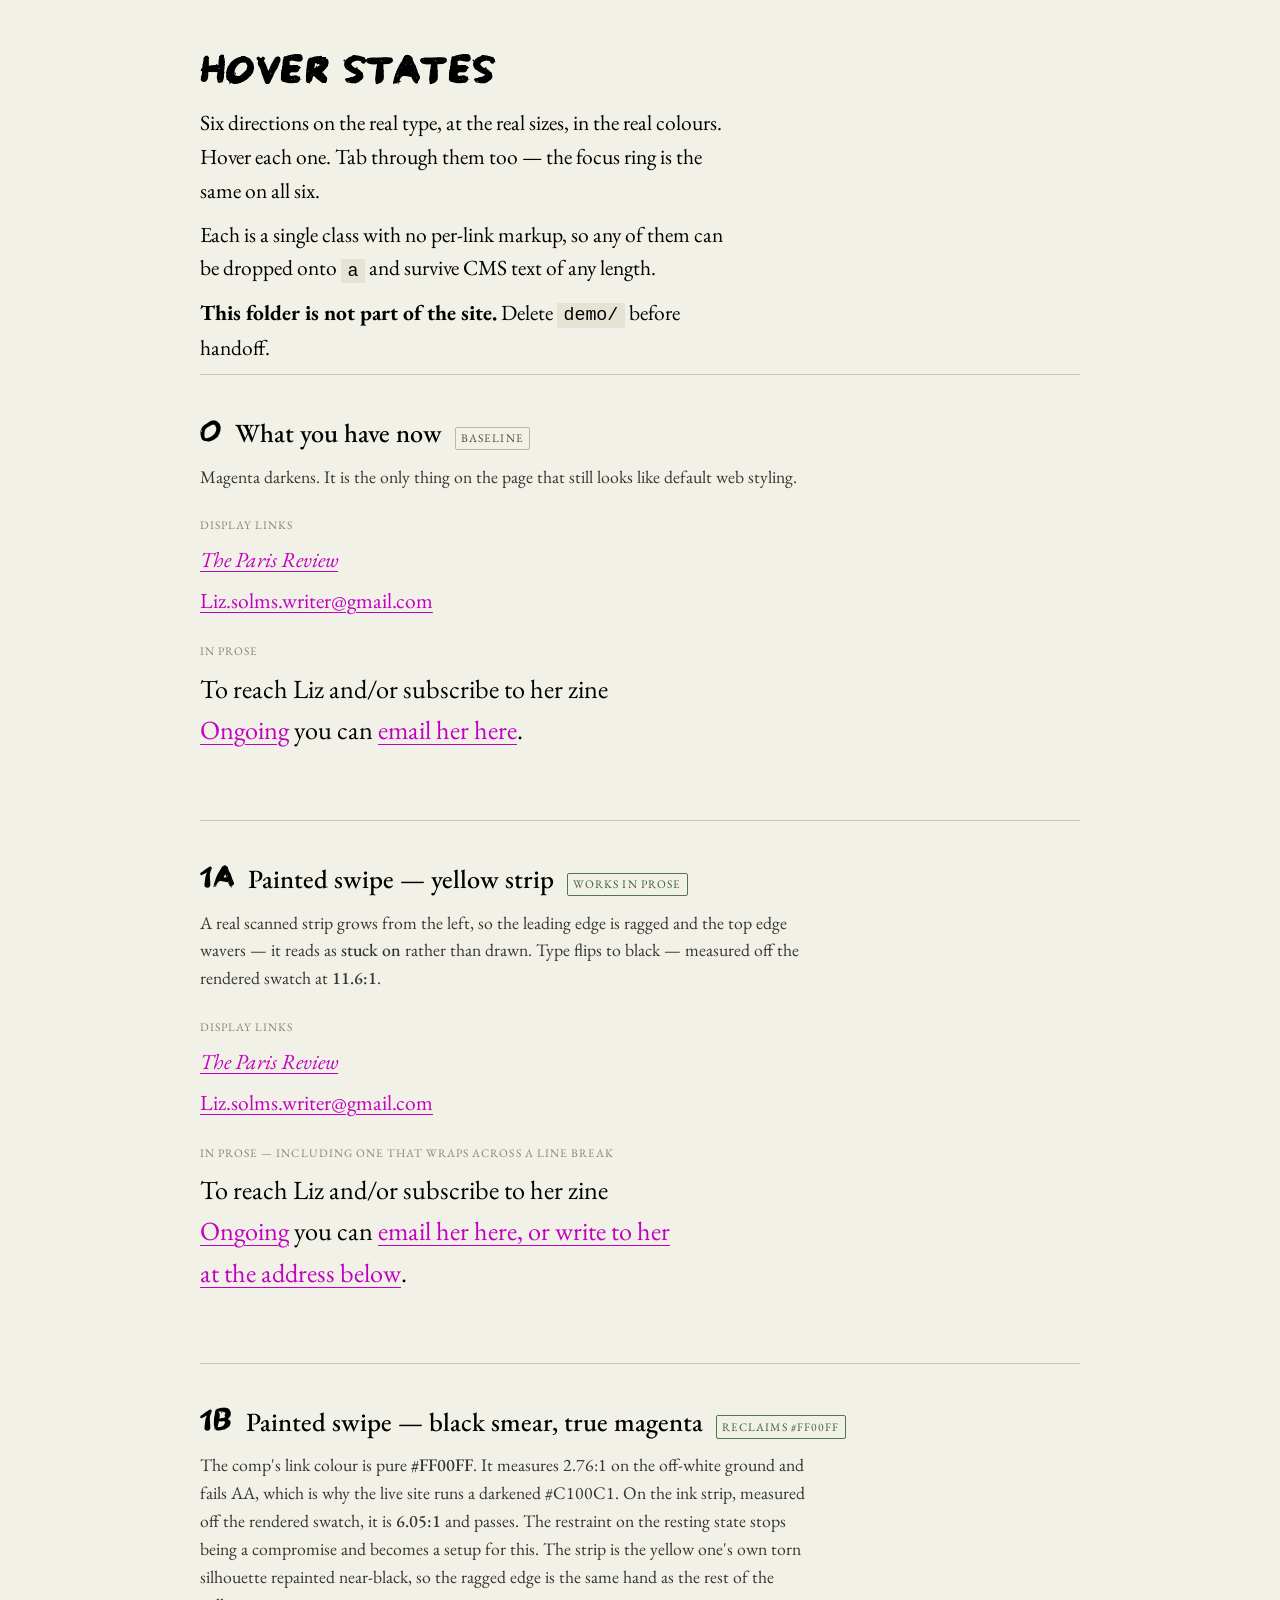
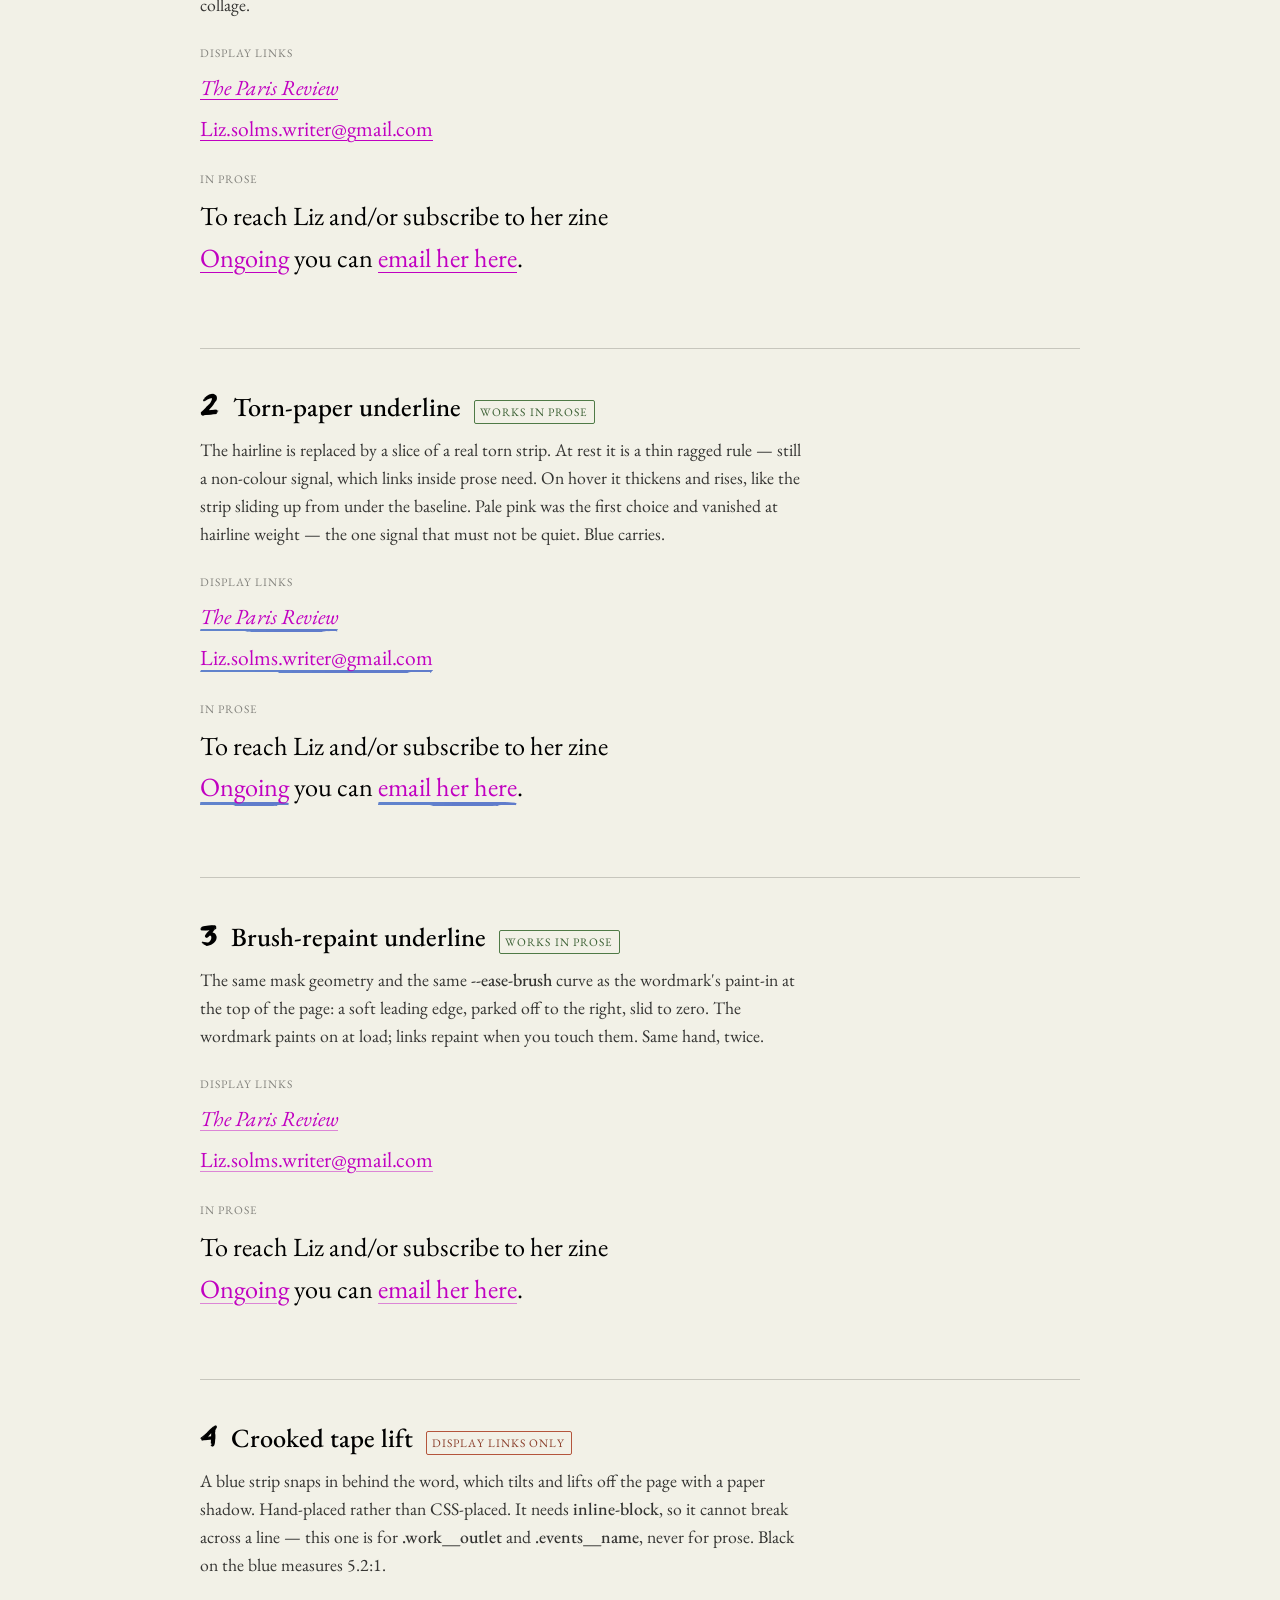
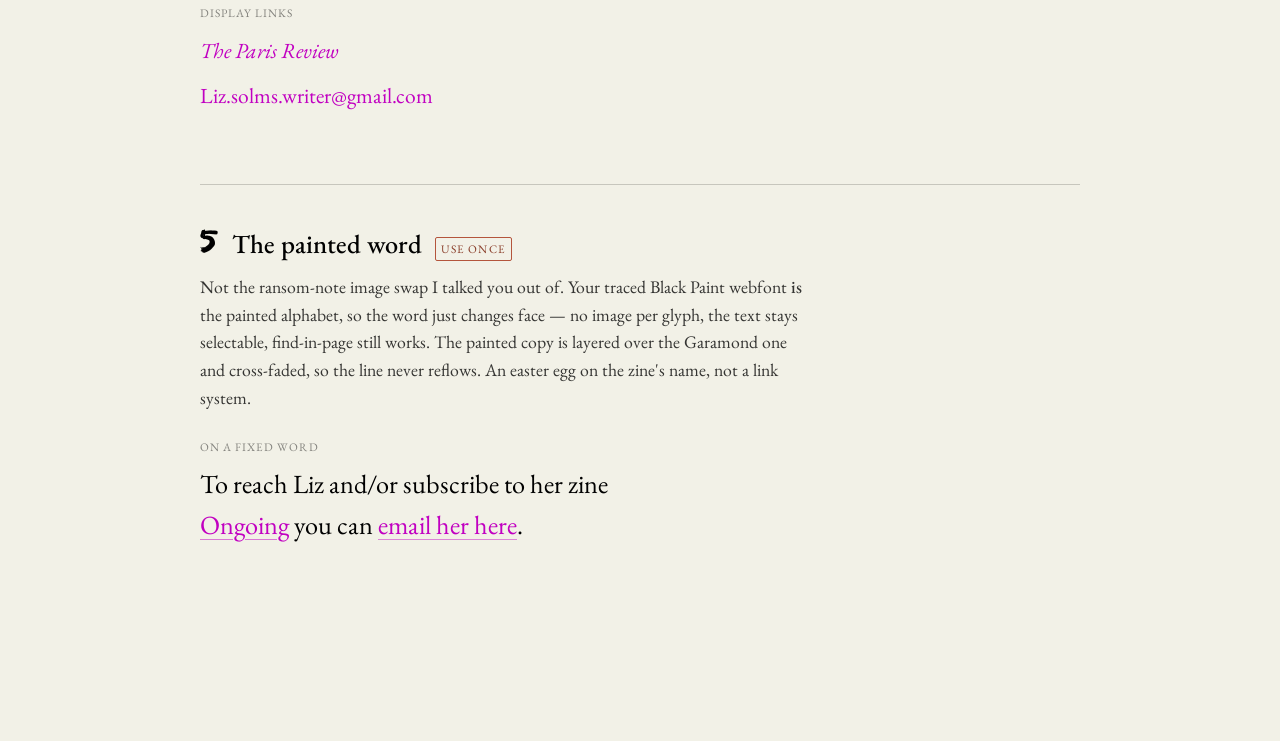
==== demo/hover-states.html @ a6772b09 "Add a hover-state demo page (demo/ — not part of the site) Six link hovers on the real type, sizes a" ====
<!DOCTYPE html>
<html lang="en">
<head>
<meta charset="utf-8">
<meta name="viewport" content="width=device-width, initial-scale=1">
<title>Hover states — Liz Solms</title>
<meta name="robots" content="noindex">
<link rel="preload" href="../assets/fonts/black-paint-web.woff2" as="font" type="font/woff2" crossorigin>
<link rel="preconnect" href="https://fonts.googleapis.com">
<link rel="preconnect" href="https://fonts.gstatic.com" crossorigin>
<link rel="stylesheet" href="https://fonts.googleapis.com/css2?family=EB+Garamond:ital,wght@0,400;0,500;1,400&display=swap">
<link rel="stylesheet" href="../css/tokens.css">
<style>
/* ============================================================
   DEMO CHROME — not part of the site. Delete this folder
   before handing off.
   ============================================================ */
*, *::before, *::after { box-sizing: border-box; }
body {
  margin: 0; background: var(--c-ground); color: var(--c-ink);
  font-family: var(--font-body); font-size: var(--step-0);
  line-height: var(--leading-body);
  -webkit-font-smoothing: antialiased;
}
.wrap { max-width: 58rem; margin: 0 auto; padding: 3rem 1.5rem 8rem; }
.lede { max-width: 34rem; }
.lede h1 {
  font-family: var(--font-display); font-size: var(--step-3);
  letter-spacing: var(--tracking-display); line-height: 1.1;
  margin: 0 0 1rem;
}
.lede p { font-size: var(--step-0); margin: 0 0 0.6rem; }
.lede code { font-size: 0.85em; background: #E5E3D4; padding: 0.1em 0.35em; }

.card {
  border-top: 1px solid rgba(0,0,0,0.18);
  padding: 2.4rem 0 2.8rem;
}
.card__head { display: flex; gap: 0.8rem; align-items: baseline; flex-wrap: wrap; }
.card__num {
  font-family: var(--font-display); font-size: var(--step-2);
  letter-spacing: var(--tracking-display); line-height: 1;
}
.card__name { font-size: var(--step-1); font-weight: 500; }
.card__why { max-width: 38rem; margin: 0.5rem 0 1.6rem; opacity: 0.78; font-size: var(--step--1); }
.card__why b { font-weight: 500; opacity: 1; }

.tag {
  font-family: var(--font-body); font-size: 0.72rem; letter-spacing: 0.09em;
  text-transform: uppercase; border: 1px solid rgba(0,0,0,0.35);
  padding: 0.15em 0.5em; border-radius: 2px; line-height: 1.6; opacity: 0.7;
}
.tag--warn { border-color: #B4553C; color: #8A3E2A; opacity: 1; }
.tag--good { border-color: #4F7A46; color: #3C6135; opacity: 1; }

.specimen { margin-bottom: 1.5rem; }
.specimen__label {
  font-size: 0.72rem; letter-spacing: 0.09em; text-transform: uppercase;
  opacity: 0.45; margin-bottom: 0.5rem;
}

/* Display-scale specimen — mirrors .work__outlet / .events__name */
.display-links { font-size: var(--step-0); line-height: var(--leading-list); }
.display-links li { margin-bottom: 0.35rem; list-style: none; }
.display-links ul { margin: 0; padding: 0; }
.display-links em { font-style: italic; }

/* Prose specimen — mirrors .bio */
.prose-spec {
  font-size: var(--step-1); line-height: var(--leading-body);
  max-width: 30rem; margin: 0;
}

/* ============================================================
   THE HOVER STATES
   Each one is a single class. Nothing below needs per-link
   markup, and every one works on arbitrary text length.
   ============================================================ */

/* Shared resting state — identical to the live site today. */
.hv {
  color: var(--c-link);
  text-decoration-thickness: 1px;
  text-underline-offset: 0.18em;
}
.hv:focus-visible { outline: 2px solid var(--c-focus); outline-offset: 3px; border-radius: 2px; }

/* ---------- 0. CURRENT — the baseline you have now ---------- */
.hv--now { transition: color 120ms linear; }
@media (hover: hover) { .hv--now:hover { color: var(--c-link-hover); } }


/* ---------- 1a. PAINTED SWIPE — yellow strip, black type ----------
   The strip is the real scanned asset, so the leading edge is ragged
   and the top edge wavers. box-decoration-break:clone is what makes
   it survive a link that wraps across two lines: without it the
   browser paints ONE background across the whole inline box and the
   swipe on line two starts mid-stroke. */
.hv--swipe {
  background-image: url("../assets/images/strip-yellow-top.webp");
  background-repeat: no-repeat;
  background-position: left center;
  background-size: 0% 108%;
  -webkit-box-decoration-break: clone;
          box-decoration-break: clone;
  padding: 0.08em 0.22em;
  margin: 0 -0.22em;
  transition: background-size 340ms var(--ease-brush), color 200ms linear;
}
@media (hover: hover) {
  .hv--swipe:hover { background-size: 100% 108%; color: var(--c-ink); text-decoration-color: transparent; }
}

/* ---------- 1b. PAINTED SWIPE — black strip, TRUE magenta ----------
   The comp's link colour is #FF00FF. It measures 2.76:1 on the
   off-white ground, which is why the live site uses a darkened
   #C100C1. On the ink strip it measures 6.05:1 and passes — so
   the hover is the one place the real colour gets to exist.

   strip-ink.webp is the yellow strip's OWN torn silhouette repainted
   near-black, so the ragged edge is the same hand as the rest of the
   collage rather than a shape I invented. 4 KB. */
.hv--swipe-black {
  background-image: url("../assets/images/strip-ink.webp");
  background-repeat: no-repeat;
  background-position: left center;
  background-size: 0% 128%;
  -webkit-box-decoration-break: clone;
          box-decoration-break: clone;
  padding: 0.08em 0.24em;
  margin: 0 -0.24em;
  transition: background-size 380ms var(--ease-brush), color 220ms linear;
}
@media (hover: hover) {
  .hv--swipe-black:hover { background-size: 100% 128%; color: var(--c-link-comp); text-decoration-color: transparent; }
}

/* ---------- 2. TORN-PAPER UNDERLINE ----------
   The 1px hairline is replaced by a slice of a real torn strip. At
   rest it is a thin ragged rule — still a non-colour signal, which
   prose links need. On hover it thickens and rises.

   The pale pink strip was the first choice and had to go: at hairline
   weight it was almost invisible on the ground, and this is exactly
   the signal that must not be quiet. Blue carries. */
.hv--torn {
  text-decoration: none;
  background-image: url("../assets/images/strip-blue.webp");
  background-repeat: no-repeat;
  background-position: 0 92%;
  background-size: 100% 0.14em;
  -webkit-box-decoration-break: clone;
          box-decoration-break: clone;
  padding-bottom: 0.18em;
  transition: background-size 260ms var(--ease-settle),
              background-position 260ms var(--ease-settle);
}
@media (hover: hover) {
  .hv--torn:hover { background-size: 100% 0.46em; background-position: 0 96%; }
}

/* ---------- 3. BRUSH-REPAINT UNDERLINE ----------
   The same mask geometry as the wordmark's paint-in: a 250%-wide
   mask with a soft leading edge, parked off to the right and slid
   to 0. Same --ease-brush curve, so it is recognisably the same
   hand that painted the name at the top of the page. */
.hv--brush {
  position: relative;
  text-decoration-color: rgba(193,0,193,0.45);
  transition: color 200ms linear;
}
.hv--brush::after {
  content: "";
  position: absolute;
  left: -0.06em; right: -0.06em; bottom: -0.16em;
  height: 0.17em;
  background: currentColor;
  -webkit-mask-image: linear-gradient(90deg, #000 0, #000 40%, rgba(0,0,0,0) 55%);
          mask-image: linear-gradient(90deg, #000 0, #000 40%, rgba(0,0,0,0) 55%);
  -webkit-mask-size: 250% 100%;  mask-size: 250% 100%;
  -webkit-mask-repeat: no-repeat; mask-repeat: no-repeat;
  -webkit-mask-position: 100% center; mask-position: 100% center;
  transition: -webkit-mask-position 520ms var(--ease-brush),
                      mask-position 520ms var(--ease-brush);
  pointer-events: none;
}
@media (hover: hover) {
  .hv--brush:hover { color: var(--c-link-hover); }
  .hv--brush:hover::after { -webkit-mask-position: 0% center; mask-position: 0% center; }
}

/* ---------- 4. CROOKED TAPE LIFT ----------
   inline-block, so this one CANNOT go in running prose — an
   inline-block link will not break across lines and a rotation
   nudges the line box. Display-scale links only. */
.hv--tape {
  display: inline-block;
  position: relative;
  text-decoration: none;
  padding: 0.1em 0.3em;
  margin: 0 -0.3em;
  rotate: 0deg;
  translate: 0 0;
  transition: rotate 260ms var(--ease-settle), translate 260ms var(--ease-settle),
              filter 260ms var(--ease-settle), color 200ms linear;
}
.hv--tape::before {
  content: "";
  position: absolute; inset: 0;
  background: url("../assets/images/strip-blue.webp") no-repeat center / 100% 100%;
  z-index: -1;
  opacity: 0;
  scale: 0.86 0.7;
  transition: opacity 220ms linear, scale 300ms var(--ease-settle);
}
@media (hover: hover) {
  .hv--tape:hover {
    rotate: -0.9deg; translate: 0 -2px; color: var(--c-ink);
    filter: drop-shadow(0 3px 5px rgba(0,0,0,0.22));
  }
  .hv--tape:hover::before { opacity: 1; scale: 1 1; }
}

/* ---------- 5. THE PAINTED WORD ----------
   Not the ransom-note PNG swap. The traced Black Paint webfont IS
   the painted alphabet, so the word can simply change face — no
   image per glyph, text stays selectable, find-in-page still works.
   The painted copy is layered over the Garamond one and cross-faded
   so the line never reflows. Use once, on a fixed word. */
.hv--painted {
  position: relative;
  display: inline-block;
  text-decoration-color: rgba(193,0,193,0.5);
  transition: color 260ms linear;
}
.hv--painted::after {
  content: attr(data-word);
  position: absolute; inset: 0;
  display: grid; place-items: center;
  font-family: var(--font-display);
  font-size: 0.78em;
  letter-spacing: 0.02em;
  color: var(--c-ink);
  opacity: 0;
  scale: 0.96;
  rotate: -1.2deg;
  transition: opacity 300ms var(--ease-brush), scale 380ms var(--ease-settle),
              rotate 380ms var(--ease-settle);
  pointer-events: none;
}
@media (hover: hover) {
  .hv--painted:hover { color: transparent; text-decoration-color: transparent; }
  .hv--painted:hover::after { opacity: 1; scale: 1; rotate: 0.8deg; }
}

/* ============================================================
   REDUCED MOTION — the state still changes, the travel does not.
   A hover that vanishes entirely is worse than one that snaps.
   ============================================================ */
@media (prefers-reduced-motion: reduce) {
  .hv, .hv::after, .hv::before { transition-duration: 1ms !important; }
}
</style>
</head>
<body>
<div class="wrap">

  <div class="lede">
    <h1>Hover states</h1>
    <p>Six directions on the real type, at the real sizes, in the real colours.
       Hover each one. Tab through them too — the focus ring is the same on all six.</p>
    <p>Each is a single class with no per-link markup, so any of them can be
       dropped onto <code>a</code> and survive CMS text of any length.</p>
    <p><b>This folder is not part of the site.</b> Delete <code>demo/</code> before handoff.</p>
  </div>

  <!-- ===================================================== 0 -->
  <section class="card">
    <div class="card__head">
      <span class="card__num">0</span>
      <span class="card__name">What you have now</span>
      <span class="tag">baseline</span>
    </div>
    <p class="card__why">Magenta darkens. It is the only thing on the page that still
      looks like default web styling.</p>

    <div class="specimen">
      <div class="specimen__label">Display links</div>
      <div class="display-links"><ul>
        <li><a class="hv hv--now" href="#"><em>The Paris Review</em></a></li>
        <li><a class="hv hv--now" href="#">Liz.solms.writer@gmail.com</a></li>
      </ul></div>
    </div>
    <div class="specimen">
      <div class="specimen__label">In prose</div>
      <p class="prose-spec">To reach Liz and/or subscribe to her zine
        <a class="hv hv--now" href="#">Ongoing</a> you can
        <a class="hv hv--now" href="#">email her here</a>.</p>
    </div>
  </section>

  <!-- ===================================================== 1a -->
  <section class="card">
    <div class="card__head">
      <span class="card__num">1a</span>
      <span class="card__name">Painted swipe — yellow strip</span>
      <span class="tag tag--good">works in prose</span>
    </div>
    <p class="card__why">A real scanned strip grows from the left, so the leading edge is
      ragged and the top edge wavers — it reads as <b>stuck on</b> rather than drawn.
      Type flips to black — measured off the rendered swatch at <b>11.6:1</b>.</p>

    <div class="specimen">
      <div class="specimen__label">Display links</div>
      <div class="display-links"><ul>
        <li><a class="hv hv--swipe" href="#"><em>The Paris Review</em></a></li>
        <li><a class="hv hv--swipe" href="#">Liz.solms.writer@gmail.com</a></li>
      </ul></div>
    </div>
    <div class="specimen">
      <div class="specimen__label">In prose — including one that wraps across a line break</div>
      <p class="prose-spec">To reach Liz and/or subscribe to her zine
        <a class="hv hv--swipe" href="#">Ongoing</a> you can
        <a class="hv hv--swipe" href="#">email her here, or write to her at the address below</a>.</p>
    </div>
  </section>

  <!-- ===================================================== 1b -->
  <section class="card">
    <div class="card__head">
      <span class="card__num">1b</span>
      <span class="card__name">Painted swipe — black smear, true magenta</span>
      <span class="tag tag--good">reclaims #FF00FF</span>
    </div>
    <p class="card__why">The comp's link colour is pure <b>#FF00FF</b>. It measures 2.76:1 on
      the off-white ground and fails AA, which is why the live site runs a darkened #C100C1.
      On the ink strip, measured off the rendered swatch, it is <b>6.05:1</b> and passes. The restraint on the resting
      state stops being a compromise and becomes a setup for this. The strip is the yellow
      one's own torn silhouette repainted near-black, so the ragged edge is the same hand as
      the rest of the collage.</p>

    <div class="specimen">
      <div class="specimen__label">Display links</div>
      <div class="display-links"><ul>
        <li><a class="hv hv--swipe-black" href="#"><em>The Paris Review</em></a></li>
        <li><a class="hv hv--swipe-black" href="#">Liz.solms.writer@gmail.com</a></li>
      </ul></div>
    </div>
    <div class="specimen">
      <div class="specimen__label">In prose</div>
      <p class="prose-spec">To reach Liz and/or subscribe to her zine
        <a class="hv hv--swipe-black" href="#">Ongoing</a> you can
        <a class="hv hv--swipe-black" href="#">email her here</a>.</p>
    </div>
  </section>

  <!-- ===================================================== 2 -->
  <section class="card">
    <div class="card__head">
      <span class="card__num">2</span>
      <span class="card__name">Torn-paper underline</span>
      <span class="tag tag--good">works in prose</span>
    </div>
    <p class="card__why">The hairline is replaced by a slice of a real torn strip. At rest it
      is a thin ragged rule — still a non-colour signal, which links inside prose need. On
      hover it thickens and rises, like the strip sliding up from under the baseline.
      Pale pink was the first choice and vanished at hairline weight — the one signal that
      must not be quiet. Blue carries.</p>

    <div class="specimen">
      <div class="specimen__label">Display links</div>
      <div class="display-links"><ul>
        <li><a class="hv hv--torn" href="#"><em>The Paris Review</em></a></li>
        <li><a class="hv hv--torn" href="#">Liz.solms.writer@gmail.com</a></li>
      </ul></div>
    </div>
    <div class="specimen">
      <div class="specimen__label">In prose</div>
      <p class="prose-spec">To reach Liz and/or subscribe to her zine
        <a class="hv hv--torn" href="#">Ongoing</a> you can
        <a class="hv hv--torn" href="#">email her here</a>.</p>
    </div>
  </section>

  <!-- ===================================================== 3 -->
  <section class="card">
    <div class="card__head">
      <span class="card__num">3</span>
      <span class="card__name">Brush-repaint underline</span>
      <span class="tag tag--good">works in prose</span>
    </div>
    <p class="card__why">The same mask geometry and the same <b>--ease-brush</b> curve as the
      wordmark's paint-in at the top of the page: a soft leading edge, parked off to the
      right, slid to zero. The wordmark paints on at load; links repaint when you touch
      them. Same hand, twice.</p>

    <div class="specimen">
      <div class="specimen__label">Display links</div>
      <div class="display-links"><ul>
        <li><a class="hv hv--brush" href="#"><em>The Paris Review</em></a></li>
        <li><a class="hv hv--brush" href="#">Liz.solms.writer@gmail.com</a></li>
      </ul></div>
    </div>
    <div class="specimen">
      <div class="specimen__label">In prose</div>
      <p class="prose-spec">To reach Liz and/or subscribe to her zine
        <a class="hv hv--brush" href="#">Ongoing</a> you can
        <a class="hv hv--brush" href="#">email her here</a>.</p>
    </div>
  </section>

  <!-- ===================================================== 4 -->
  <section class="card">
    <div class="card__head">
      <span class="card__num">4</span>
      <span class="card__name">Crooked tape lift</span>
      <span class="tag tag--warn">display links only</span>
    </div>
    <p class="card__why">A blue strip snaps in behind the word, which tilts and lifts off the
      page with a paper shadow. Hand-placed rather than CSS-placed. It needs
      <b>inline-block</b>, so it cannot break across a line — this one is for
      <b>.work__outlet</b> and <b>.events__name</b>, never for prose. Black on the blue
      measures 5.2:1.</p>

    <div class="specimen">
      <div class="specimen__label">Display links</div>
      <div class="display-links"><ul>
        <li><a class="hv hv--tape" href="#"><em>The Paris Review</em></a></li>
        <li><a class="hv hv--tape" href="#">Liz.solms.writer@gmail.com</a></li>
      </ul></div>
    </div>
  </section>

  <!-- ===================================================== 5 -->
  <section class="card">
    <div class="card__head">
      <span class="card__num">5</span>
      <span class="card__name">The painted word</span>
      <span class="tag tag--warn">use once</span>
    </div>
    <p class="card__why">Not the ransom-note image swap I talked you out of. Your traced
      Black Paint webfont <b>is</b> the painted alphabet, so the word just changes face — no
      image per glyph, the text stays selectable, find-in-page still works. The painted copy
      is layered over the Garamond one and cross-faded, so the line never reflows.
      An easter egg on the zine's name, not a link system.</p>

    <div class="specimen">
      <div class="specimen__label">On a fixed word</div>
      <p class="prose-spec">To reach Liz and/or subscribe to her zine
        <a class="hv hv--painted" data-word="Ongoing" href="#">Ongoing</a> you can
        <a class="hv hv--brush" href="#">email her here</a>.</p>
    </div>
  </section>

</div>
</body>
</html>
---- css/tokens.css ----
/* ============================================================
   LIZ SOLMS — DESIGN TOKENS
   ============================================================ */

/* ---------- WEBFONT ----------
   Black-Paint ships only as a 40 MB bitmap OTF that no browser can use
   as a webfont. This WOFF2 was generated by tools/trace_font.py, which
   traces the font's embedded bitmaps into real outlines and keeps the
   original advance widths. Optical weight matches the source within 1.5%.
   font-display:swap => text is readable in the fallback face while the
   105 KB font downloads, rather than showing nothing. */
@font-face {
  font-family: "Black Paint Web";
  src: url("../assets/fonts/black-paint-web.woff2") format("woff2");
  font-weight: 400;
  font-style: normal;
  font-display: swap;
}

/* The single source of truth for the visual system.
   Every colour below was sampled directly from "Liz Solms Page.pdf". */

:root {

  /* ---------- COLOUR: surfaces ---------- */
  --c-ground:        #F2F1E7;  /* page background — warm off-white */
  --c-ink:           #000000;  /* body + headings, 18.5:1 on ground */

  /* ---------- COLOUR: collage accents ---------- */
  /* Sampled from the artwork. Used for UI that must match the collage. */
  --c-green:         #8FD337;  /* PURCHASE blob */
  --c-blue:          #607CCC;  /* diagonal + strip */
  --c-yellow:        #DCBE4F;  /* vertical torn strips */
  --c-sage:          #91B1A0;  /* contact panel */
  --c-pink-pale:     #E0C4C1;  /* horizontal strip */

  /* ---------- COLOUR: interactive ---------- */
  /* The comp uses pure magenta #FF00FF for links. That is only 2.76:1
     against the ground — it fails WCAG AA (4.5:1 required for body text).
     --c-link is a darkened magenta that holds the same hue and passes
     at 4.58:1. --c-link-comp preserves the original for reference. */
  --c-link:          #C100C1;  /* 4.58:1 on ground — PASSES AA      */
  --c-link-hover:    #8F008F;  /* deeper on hover, 8.1:1            */
  --c-link-comp:     #FF00FF;  /* original comp value — fails AA    */
  --c-focus:         #000000;  /* focus ring, high contrast on all  */

  /* ---------- COLOUR: text selection ---------- */
  /* Sage was chosen over the pink, yellow and green: at 2.06:1 against the
     ground it is the only palette colour far enough from the page to read
     unmistakably as "selected". Black text on it is 9.0:1.
     --c-selection-text forces selected text to black — magenta links would
     otherwise sit at 2.2:1 on the highlight and turn to mud. */
  --c-selection:      #91B1A0;
  --c-selection-text: #000000;

  /* ---------- TYPE: families ---------- */
  /* Display = the traced Black Paint webfont (see @font-face above).
     Body = a Garamond. The comp uses Apple Garamond, which is Apple
     proprietary and cannot be licensed for web use. EB Garamond is the
     closest open substitute and is served free by Google Fonts. */
  --font-display: "Black Paint Web", "EB Garamond", Georgia, serif;
  --font-body:    "EB Garamond", "Apple Garamond", Garamond, Georgia,
                  "Times New Roman", serif;

  /* ---------- TYPE: fluid scale ----------
     Max values are MEASURED off the comp at 1366px — found by scanning the
     rendered PDF for text rows and reading ink height and line spacing,
     not estimated by eye:

        wordmark      ~58px   line spacing 65px
        bio prose     ~27px   line spacing 43px  (1.57)
        work list     ~22px   line spacing 37px  (1.64)
        contact       ~34px   line spacing 45px  (1.28 — deliberately tight)

     This is large for web body copy, and it is the whole reason the comp
     breathes: fewer words per line, more room above the text for the
     paint. Ratio ~1.22 between steps.

     Minimums are set for a 390px phone, where 27px prose would leave about
     six words per line. clamp() rides between the two.

     Each slope is solved so the preferred value equals the MAXIMUM exactly
     at 1366 — the design width. The first pass eyeballed the coefficients
     and every step landed 5-8% short there (list text 20.8px against the
     comp's 22, prose 25.5 against 27), which read as the whole page being
     slightly too small. Formula: slope = (max - min) / (1366 - 390),
     intercept = min - slope x 390. */
  --step--1:  clamp(0.94rem, 0.863rem + 0.307vw, 1.13rem);  /* 15 → 18px */
  --step-0:   clamp(1.06rem, 0.938rem + 0.512vw, 1.38rem);  /* 17 → 22px  lists */
  --step-1:   clamp(1.19rem, 0.988rem + 0.820vw, 1.69rem);  /* 19 → 27px  prose */
  --step-2:   clamp(1.31rem, 1.013rem + 1.230vw, 2.06rem);  /* 21 → 33px  contact */
  --step-3:   clamp(1.50rem, 1.100rem + 1.639vw, 2.50rem);  /* 24 → 40px */
  --step-4:   clamp(2.00rem, 1.351rem + 2.664vw, 3.63rem);  /* 32 → 58px  wordmark */

  /* Leading tightens as type grows — a 3rem wordmark needs proportionally
     less room between lines than 1rem body copy. */
  --leading-tight:   1.12;   /* wordmark — comp measures 65/58 */
  --leading-heading: 1.18;
  --leading-body:    1.57;   /* comp: 43px on 27px prose */
  --leading-list:    1.64;   /* comp: 37px on 22px list items */
  --leading-contact: 1.36;   /* comp sets the contact block tight */

  /* Solved from the comp, per role, by fitting rendered string widths at a
     size pinned from cap height (tracking does not affect cap height, so
     the two can be separated).

     The wordmark is the outlier and was badly under-tracked at 0.05em:
     "LIZ" fitted 0.367em and "SOLMS" 0.373em independently. That wide
     spacing IS the wordmark — at 0.05em it read as a heading, not a name.

     Section headings went the other way: the comp measures 0.022-0.031em
     where I had 0.06em. */
  --tracking-wordmark: 0.37em;
  --tracking-display:  0.03em;   /* section headings */
  --tracking-cta:      0.05em;   /* SMALL HOT ROOMS on the blob */

  /* ---------- SPACING: 8px base, fluid at the large end ---------- */
  /* Small increments stay fixed (they sit inside components, where a
     shifting value just looks unstable). The large ones — the gaps
     between sections — scale with the viewport so the page doesn't feel
     cavernous on a phone or cramped on a desktop. */
  --space-2xs: 0.25rem;   /*  4px */
  --space-xs:  0.5rem;    /*  8px */
  --space-s:   1rem;      /* 16px */
  --space-m:   1.5rem;    /* 24px */
  --space-l:   clamp(1.75rem, 1.35rem + 1.7vw, 2.5rem);   /* 28 → 40px */
  --space-xl:  clamp(2.5rem,  1.70rem + 3.4vw, 4rem);     /* 40 → 64px */
  --space-2xl: clamp(3.5rem,  2.17rem + 5.7vw, 6rem);     /* 56 → 96px */

  /* ---------- LAYERS ----------
     A named stacking scale. The collage is not one flat plane behind the
     content — some art sits under the writing, some on top of it.

     The order is read off the comp material by material, which is how the
     collage was physically assembled: torn paper down first, painted marks
     onto the paper, coloured strips over those, photographs on top.

     Every decorative element declares its layer explicitly. Left implicit,
     DOM order decides the stacking by accident — which is what put the
     cream paper over the blue strip and washed it out. */
  --z-paper:       1;   /* torn paper panels — the base of the collage    */
  --z-paint:       2;   /* painted marks laid onto the paper              */
  --z-strip:       3;   /* coloured strips, over the papers               */
  --z-photo-back:  4;   /* the frond photograph                           */
  --z-splatter:    5;   /* wet paint flicked over the photographs          */
  --z-content:    20;   /* text, and images that ARE content              */
  --z-art-front:  30;   /* reserved: art over the content. Nothing uses it
                           — in the comp the splatter stops at Liz's
                           silhouette, so it sits below her, not above.  */
  --z-ui:         50;   /* skip link, focus affordances                 */

  /* Kept as an alias so nothing silently loses its layer. */
  --z-backdrop:    1;

  /* ---------- DEPTH ----------
     How fast a layer travels outward as the window grows past the 1366
     design width. 0 = stays with the writing. 1 = welded to the window
     edge, so edge art keeps its crop no matter how wide the screen.
     Values between the two give parallax on resize: near layers drift a
     little, far layers a lot, and the collage reads as having depth
     instead of being one flat plane that stretches. */
  --depth-flat: 0;      /* text, and art that belongs to it   */
  --depth-near: 0.25;   /* backdrops just behind the writing  */
  --depth-mid:  0.5;    /* the middle ground                  */
  --depth-far:  1;      /* welded to the window edge          */

  /* ---------- LAYOUT ---------- */
  --design-width:  1366px;  /* artboard width of the original comp */
  /* Comp runs body copy to 758px. At 27px that is ~56 characters — well
     inside the comfortable 45–75ch range, just set larger than usual. */
  --measure:       56ch;
  /* Comp sets its left margin at x72–90 on a 1366 page; 3.5rem (56px) ran
     the whole page 16px tight against it. */
  --gutter:        clamp(1.25rem, 5.3vw, 4.5rem);

  /* ---------- MOTION ----------
     Every value the animation pass uses lives here, so the whole site's
     motion can be retuned — or switched off — from one place.

     One dial does almost all the work:
       --drift-max  distance the farthest collage layer travels on scroll.
                    Set to 0 for no parallax at all.

     There is deliberately no idle-motion dial — the collage moves only
     while the reader scrolls. See motion.css section 3. */

  /* The wordmark's easing was the first thing that went wrong. An
     asymmetric "fast out, slow settle" curve spends 80% of its time on the
     last 15% of the sweep, so a 1.1s paint-in finished visibly in about
     300ms and read as a flash. This curve is near-linear through the
     middle — the brush travels at a steady rate and only eases at the
     ends, which is how a hand actually moves. */
  --ease-brush:  cubic-bezier(0.42, 0.05, 0.42, 0.96);  /* near-linear middle */
  --ease-settle: cubic-bezier(0.16, 0.84, 0.24, 1);

  /* A gentle S rather than a pure ease-out. An ease-out starts at full
     speed, and on a fade that reads as a snap followed by a long tail — the
     eye catches the start and then waits. Easing in a little at both ends
     means the reveal has no hard edge anywhere in it, which is most of what
     "softer" means for opacity. */
  --ease-out:  cubic-bezier(0.38, 0.06, 0.24, 1);
  --ease-wipe: cubic-bezier(0.36, 0.08, 0.28, 1);

  /* SCROLLED-INTO-VIEW durations. Still brisk: a drawn-out fade on a text
     block means the reader is waiting to read something already in front of
     them. The wipe is longer than the line fade only because it has several
     lines to travel across: the bio is three paragraphs and about sixteen
     lines, and the edge has to cross all of them. Any single line inside it
     still resolves in roughly a third of a second, and the edge stays ahead
     of anyone reading top-down — which is the point of revealing in reading
     order rather than all at once. */
  --dur-line:   620ms;   /* a heading or one list item              */
  --dur-wipe:  1900ms;   /* a whole prose block, line by line       */
  --dur-settle: 800ms;   /* the purchase blob                       */

  /* FIRST-SCREEN durations, used only for what is already visible when the
     page loads. Everything above the fold arrives in one go, with no
     scrolling to space it out, so the same timings that feel considered
     one block at a time feel like a burst all at once. These are longer,
     and js/motion.js spaces the blocks much further apart. */
  --dur-line-load:  820ms;
  --dur-wipe-load: 2500ms;

  --dur-paint: 2400ms;   /* the wordmark being brushed on at load   */

  /* Scroll parallax — the amplitude for a piece at --depth-y 1, in a band
     whose pass length is about twice the viewport. Per-band scales in
     layout.css divide out the rest.

     Two earlier passes were both invisible, for different reasons. 20px of
     total travel is simply below the threshold. Then 52px looked right on
     paper — 35–48px of movement per screen of scroll — but every piece was
     moving by the same amount, and parallax is perceived as the difference
     between layers, not as absolute displacement. Spreading --depth-y from
     0.25 to 1.0 is what actually made it read; the amplitude here only sets
     how far the fastest layer goes.

     6.8rem puts the fastest layer at about 105px per screen — roughly a 12%
     differential against the text, which is where the effect becomes
     legible without announcing itself. */
  --drift-max: 6.8rem;

  /* Distance a line travels as it fades in. Deliberately small — the effect
     should read as a fade that happens to settle, not as a slide. */
  --rise: 0.55rem;
}
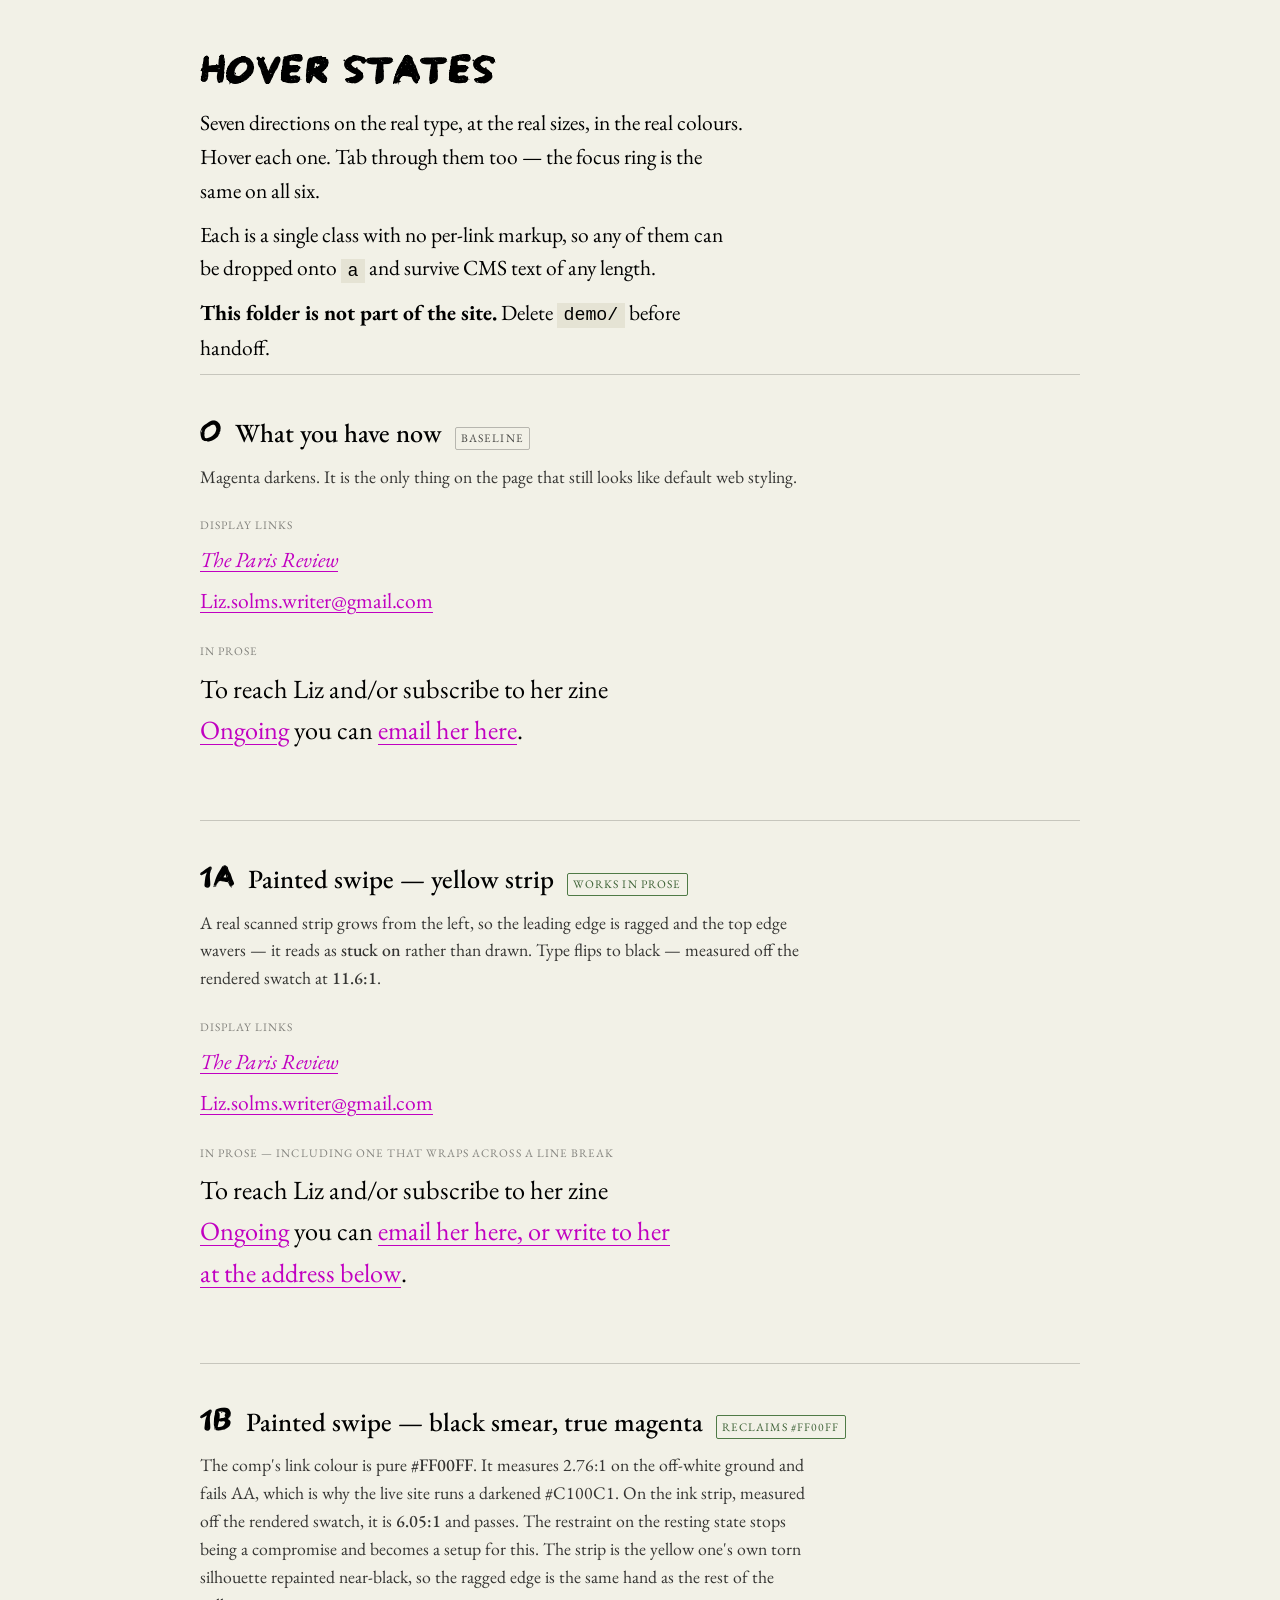
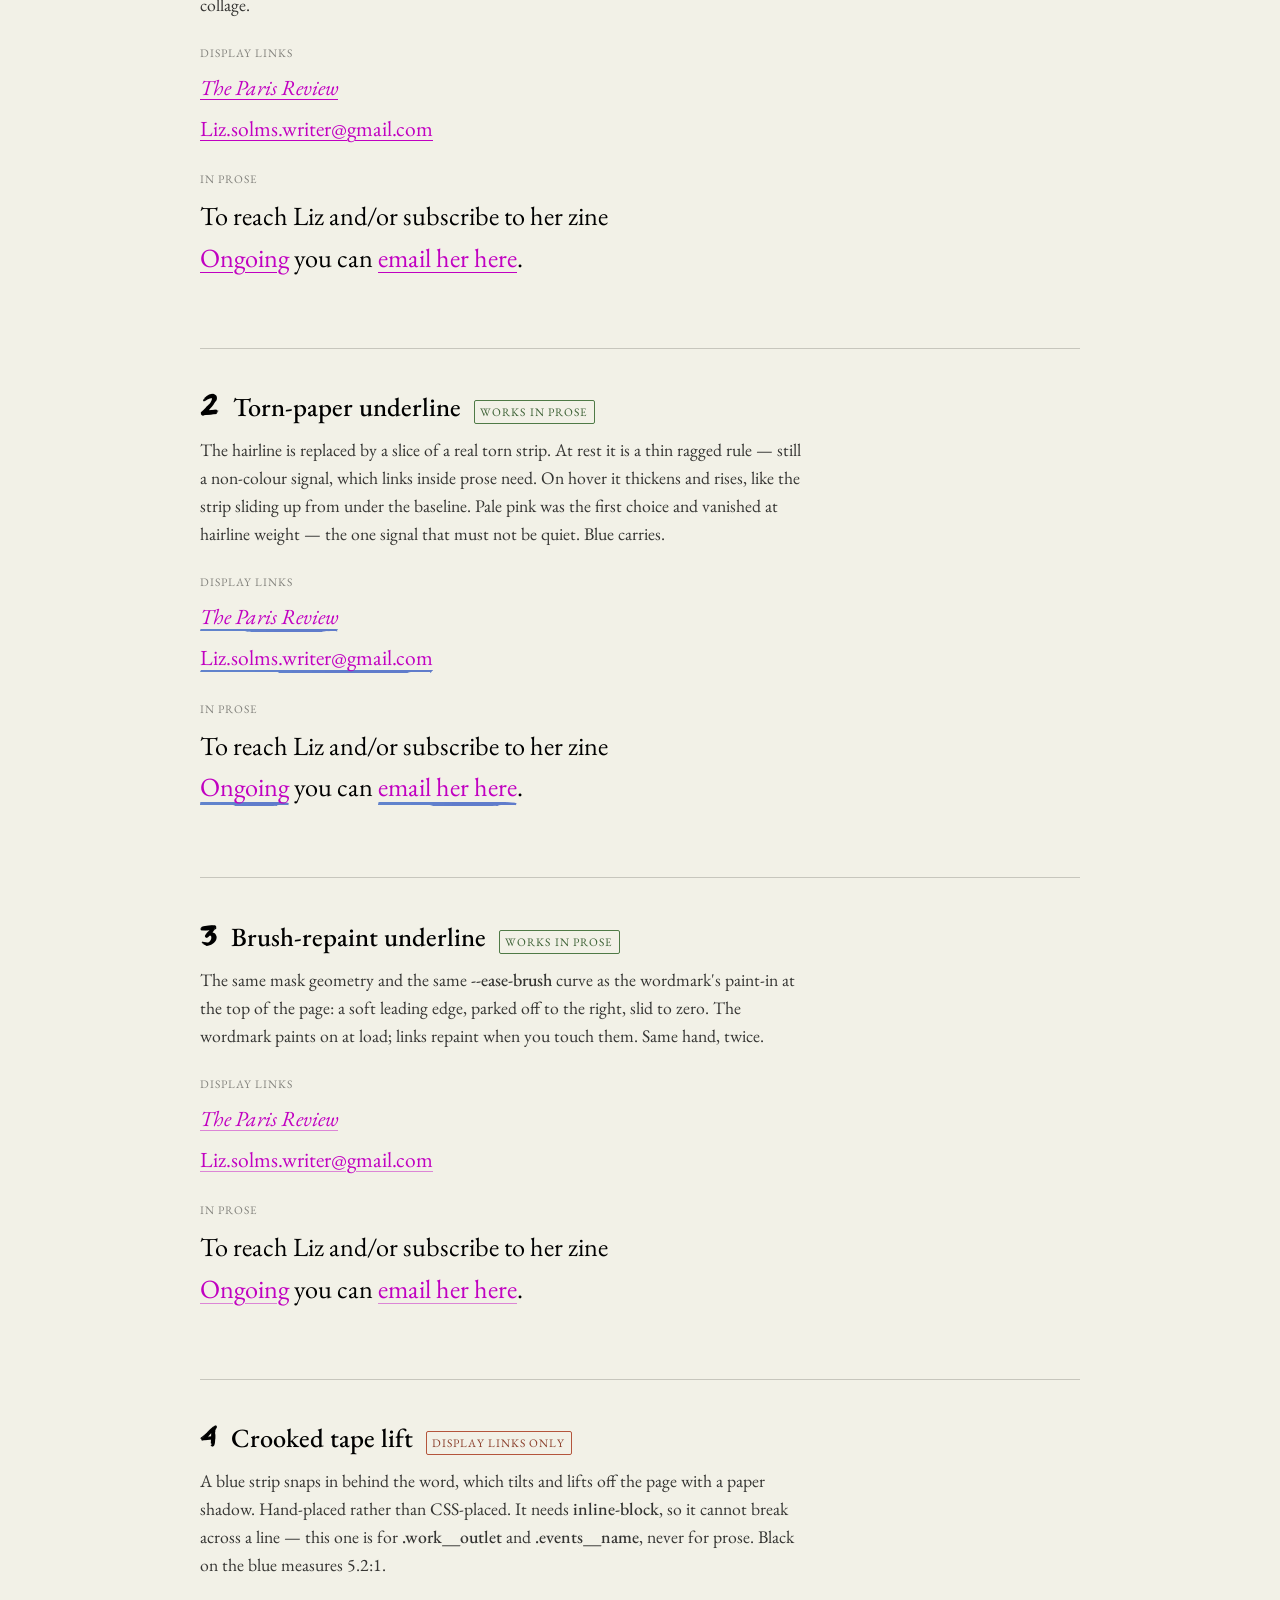
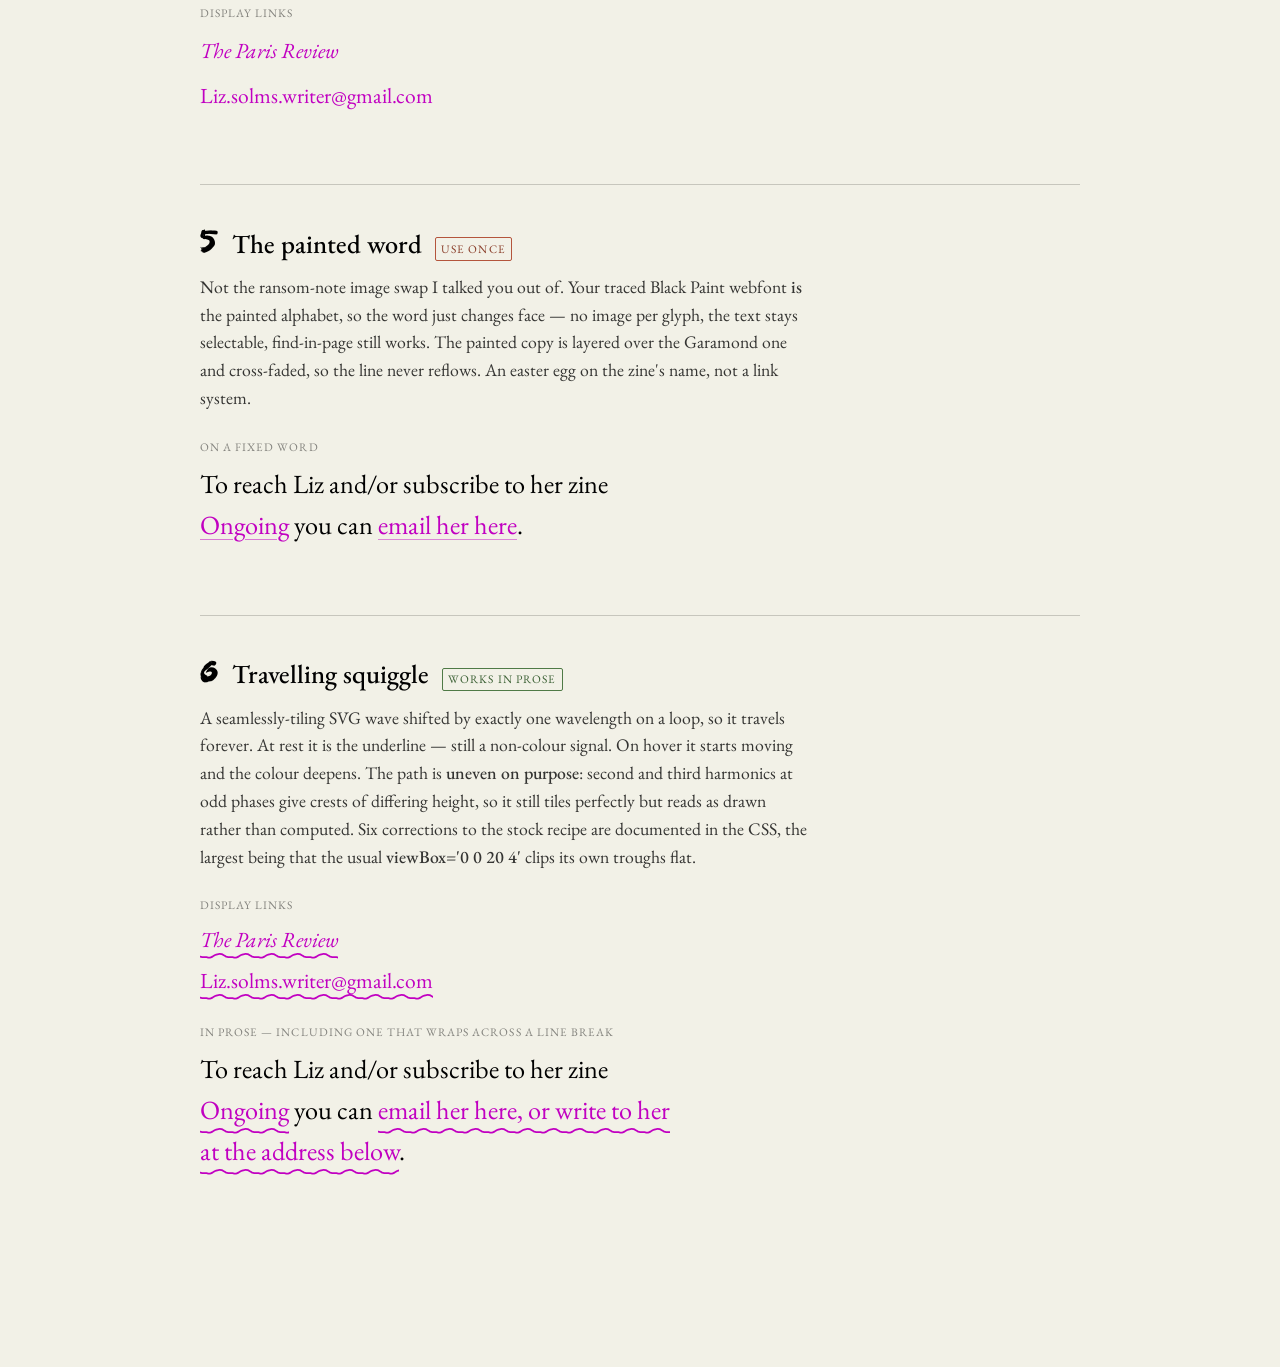
==== commit ef4c2f45: "Add hover option 6: the travelling squiggle A seamlessly-tiling SVG wave as a repeating background, " ====
--- a/demo/hover-states.html
+++ b/demo/hover-states.html
@@ -253,6 +253,82 @@
   .hv--painted:hover::after { opacity: 1; scale: 1; rotate: 0.8deg; }
 }
 
+/* ---------- 6. TRAVELLING SQUIGGLE ----------
+   The technique is the standard one and it is the right one: a
+   seamlessly-tiling SVG wave as a repeating background, shifted by
+   exactly one wavelength on a loop so it appears to travel forever.
+   Native `text-decoration: wavy` cannot be animated at all, and gives
+   no control over amplitude or wavelength, so it is not a route to
+   this. Six things had to change from the stock recipe.
+
+   1. HEADROOM IN THE viewBox. The usual snippet draws into
+      `viewBox='0 0 20 4'` with a path whose second half dips to
+      y~5.25 and a 2-unit stroke on top of that. Everything below y=4
+      is clipped, so the troughs come out sliced flat and the result
+      reads as a row of disconnected humps, not a squiggle. Rendered
+      side by side the difference is not subtle. This viewBox is 8
+      units tall for ink that spans 1.03-6.53.
+
+   2. NO SNAP ON HOVER-OUT. Declaring the animation only inside
+      :hover removes it the instant the cursor leaves, and the wave
+      jumps back to phase zero from wherever it had got to. Declared
+      always and held at `animation-play-state: paused` instead, so
+      leaving freezes it exactly where it is — the same paused/running
+      mechanism the text reveals use in motion.css.
+
+   3. box-decoration-break: clone, or a link wrapping onto a second
+      line gets one background stretched across the whole inline box
+      and line two starts mid-wave.
+
+   4. It travels WITH the reading direction (0 -> +26px). The stock
+      version shifts negative, which reads as rewinding. One
+      character.
+
+   5. Half the speed. One wavelength per 1.1s rather than per 0.4s;
+      at 0.4s a 26px wave reads as a vibration.
+
+   6. An uneven path, not a pure sine. Same summed-harmonic trick as
+      any wave, but with second and third harmonics at odd phases so
+      the crests differ in height. It still tiles perfectly — every
+      harmonic is periodic over the tile — while reading as something
+      a hand drew. A mathematically clean sine reads as an effect.
+
+   COST OF THE BACKGROUND APPROACH: a data-URI SVG cannot see
+   `currentColor`, so the stroke colour is baked in and the two states
+   need two copies. A mask on a pseudo-element would inherit the
+   colour for free but cannot repeat per line box, and wrapping
+   matters more here than saving 570 bytes. */
+.hv--squiggle {
+  text-decoration: none;
+  background-image: url("data:image/svg+xml,%3Csvg xmlns=%27http://www.w3.org/2000/svg%27 viewBox=%270 0 26 8%27 preserveAspectRatio=%27none%27%3E%3Cpath fill=%27none%27 stroke=%27%23C100C1%27 stroke-width=%271.8%27 stroke-linecap=%27round%27 stroke-linejoin=%27round%27 d=%27M0,4.58C0.72,4.89 1.44,5.06 2.17,5.14C2.89,5.22 3.61,5.05 4.33,5.06C5.06,5.08 5.78,5.13 6.50,5.22C7.22,5.32 7.94,5.60 8.67,5.63C9.39,5.66 10.11,5.62 10.83,5.39C11.56,5.17 12.28,4.66 13.00,4.27C13.72,3.87 14.44,3.37 15.17,3.03C15.89,2.70 16.61,2.44 17.33,2.26C18.06,2.08 18.78,1.94 19.50,1.93C20.22,1.92 20.94,1.97 21.67,2.20C22.39,2.42 23.11,2.89 23.83,3.29C24.56,3.68 25.28,4.27 26.00,4.58%27/%3E%3C/svg%3E");
+  background-repeat: repeat-x;
+  background-position: 0 100%;
+  background-size: 26px 8px;
+  padding-bottom: 0.30em;
+  -webkit-box-decoration-break: clone;
+          box-decoration-break: clone;
+  animation: squiggle-travel 1100ms linear infinite;
+  animation-play-state: paused;
+  transition: color 220ms linear;
+}
+@keyframes squiggle-travel {
+  from { background-position:    0 100%; }
+  to   { background-position: 26px 100%; }
+}
+@media (hover: hover) {
+  .hv--squiggle:hover {
+    color: var(--c-link-hover);
+    background-image: url("data:image/svg+xml,%3Csvg xmlns=%27http://www.w3.org/2000/svg%27 viewBox=%270 0 26 8%27 preserveAspectRatio=%27none%27%3E%3Cpath fill=%27none%27 stroke=%27%238F008F%27 stroke-width=%271.8%27 stroke-linecap=%27round%27 stroke-linejoin=%27round%27 d=%27M0,4.58C0.72,4.89 1.44,5.06 2.17,5.14C2.89,5.22 3.61,5.05 4.33,5.06C5.06,5.08 5.78,5.13 6.50,5.22C7.22,5.32 7.94,5.60 8.67,5.63C9.39,5.66 10.11,5.62 10.83,5.39C11.56,5.17 12.28,4.66 13.00,4.27C13.72,3.87 14.44,3.37 15.17,3.03C15.89,2.70 16.61,2.44 17.33,2.26C18.06,2.08 18.78,1.94 19.50,1.93C20.22,1.92 20.94,1.97 21.67,2.20C22.39,2.42 23.11,2.89 23.83,3.29C24.56,3.68 25.28,4.27 26.00,4.58%27/%3E%3C/svg%3E");
+    animation-play-state: running;
+  }
+}
+/* The wave stays, the travel stops. A hover that vanishes under
+   reduced motion is worse than one that simply holds still. */
+@media (prefers-reduced-motion: reduce) {
+  .hv--squiggle { animation: none; }
+}
+
+
 /* ============================================================
    REDUCED MOTION — the state still changes, the travel does not.
    A hover that vanishes entirely is worse than one that snaps.
@@ -267,7 +343,7 @@
 
   <div class="lede">
     <h1>Hover states</h1>
-    <p>Six directions on the real type, at the real sizes, in the real colours.
+    <p>Seven directions on the real type, at the real sizes, in the real colours.
        Hover each one. Tab through them too — the focus ring is the same on all six.</p>
     <p>Each is a single class with no per-link markup, so any of them can be
        dropped onto <code>a</code> and survive CMS text of any length.</p>
@@ -452,6 +528,36 @@
     </div>
   </section>
 
+<!-- ===================================================== 6 -->
+  <section class="card">
+    <div class="card__head">
+      <span class="card__num">6</span>
+      <span class="card__name">Travelling squiggle</span>
+      <span class="tag tag--good">works in prose</span>
+    </div>
+    <p class="card__why">A seamlessly-tiling SVG wave shifted by exactly one wavelength on a
+      loop, so it travels forever. At rest it is the underline — still a non-colour signal.
+      On hover it starts moving and the colour deepens. The path is <b>uneven on purpose</b>:
+      second and third harmonics at odd phases give crests of differing height, so it still
+      tiles perfectly but reads as drawn rather than computed. Six corrections to the stock
+      recipe are documented in the CSS, the largest being that the usual
+      <b>viewBox='0 0 20 4'</b> clips its own troughs flat.</p>
+
+    <div class="specimen">
+      <div class="specimen__label">Display links</div>
+      <div class="display-links"><ul>
+        <li><a class="hv hv--squiggle" href="#"><em>The Paris Review</em></a></li>
+        <li><a class="hv hv--squiggle" href="#">Liz.solms.writer@gmail.com</a></li>
+      </ul></div>
+    </div>
+    <div class="specimen">
+      <div class="specimen__label">In prose — including one that wraps across a line break</div>
+      <p class="prose-spec">To reach Liz and/or subscribe to her zine
+        <a class="hv hv--squiggle" href="#">Ongoing</a> you can
+        <a class="hv hv--squiggle" href="#">email her here, or write to her at the address below</a>.</p>
+    </div>
+  </section>
+
 </div>
 </body>
 </html>
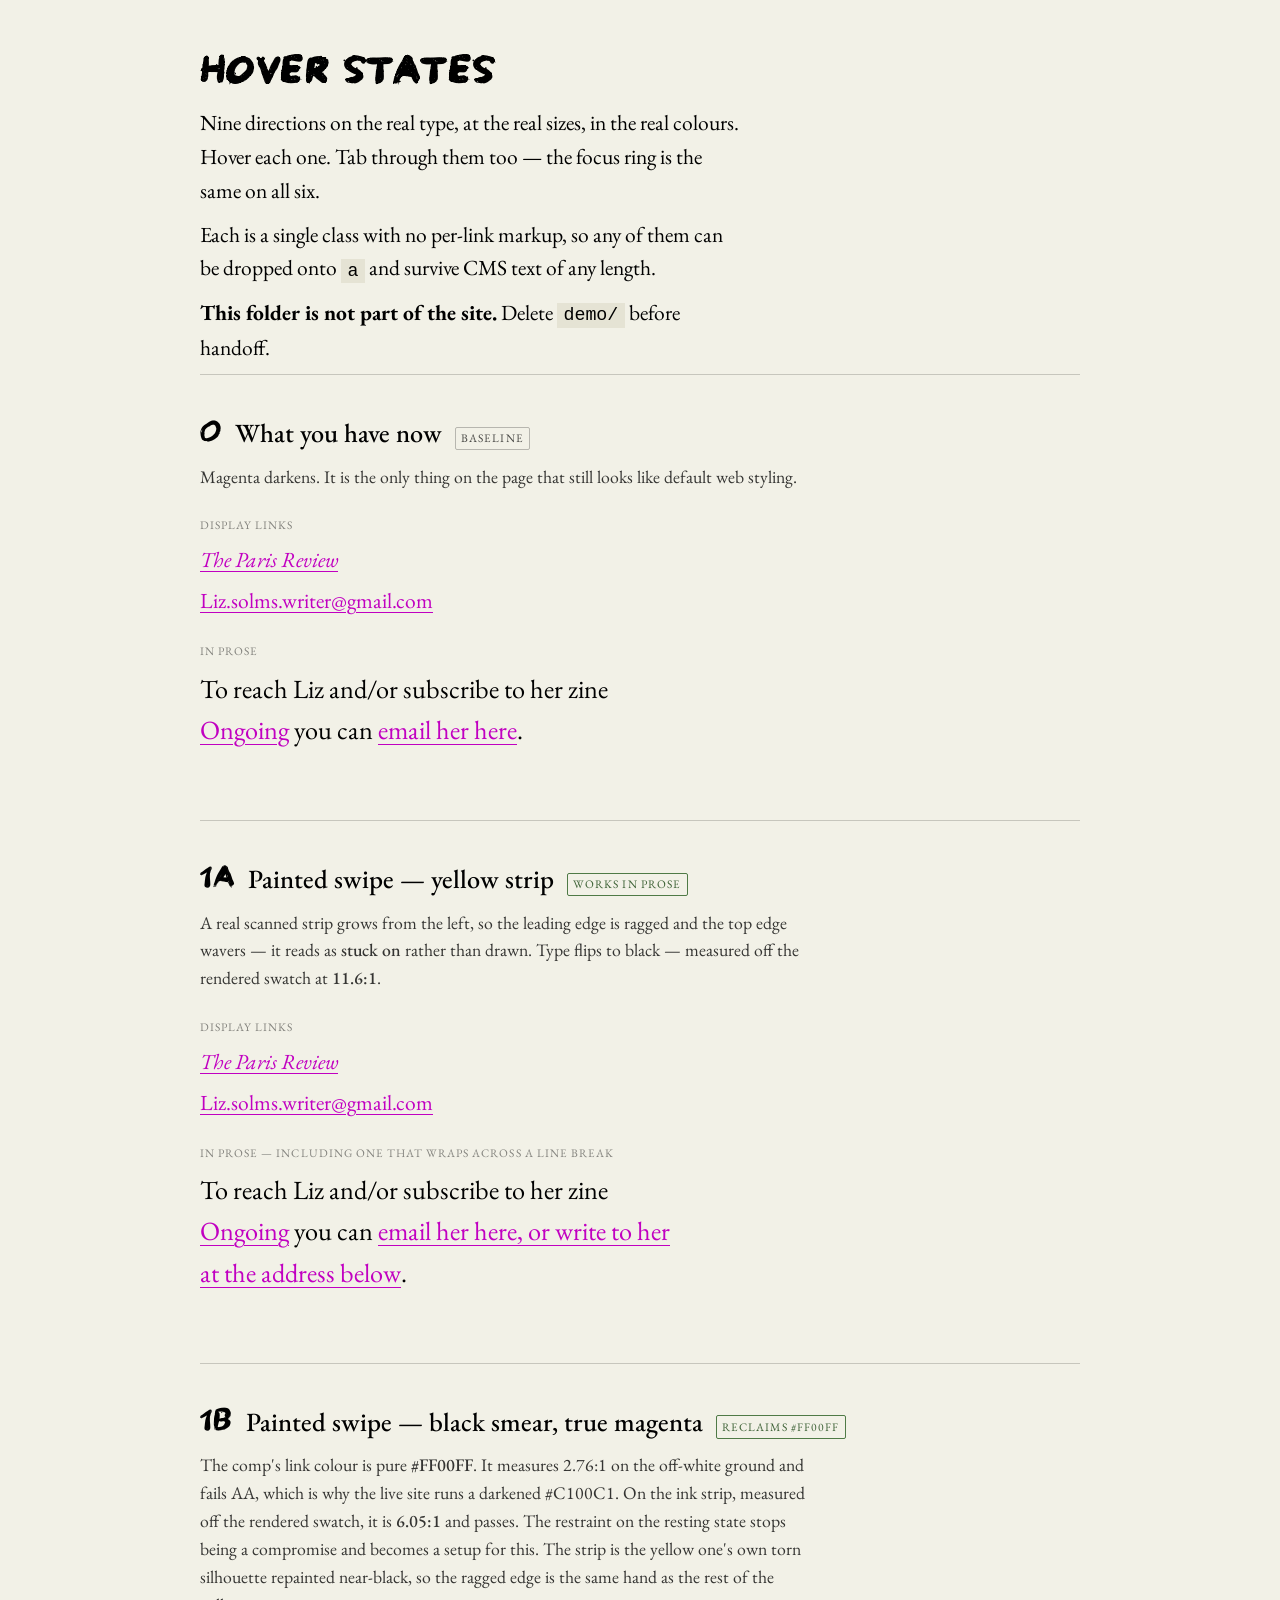
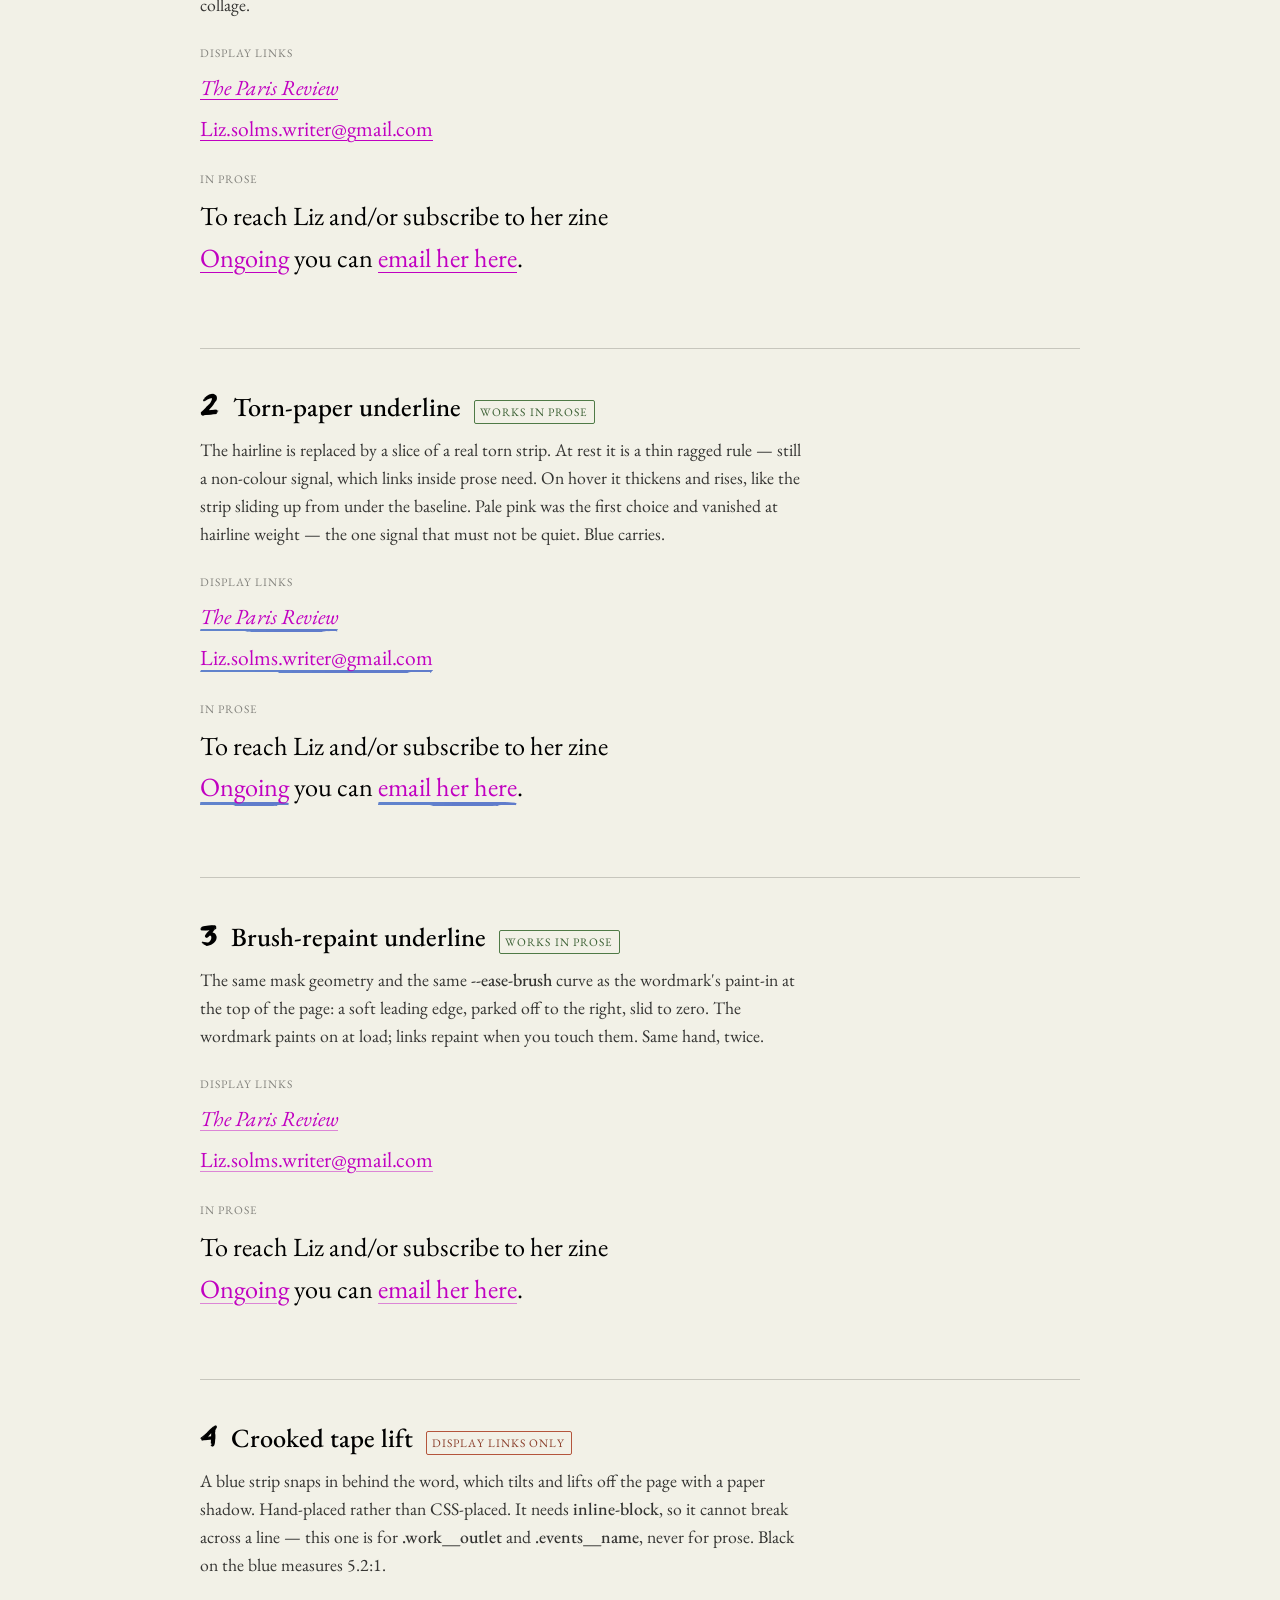
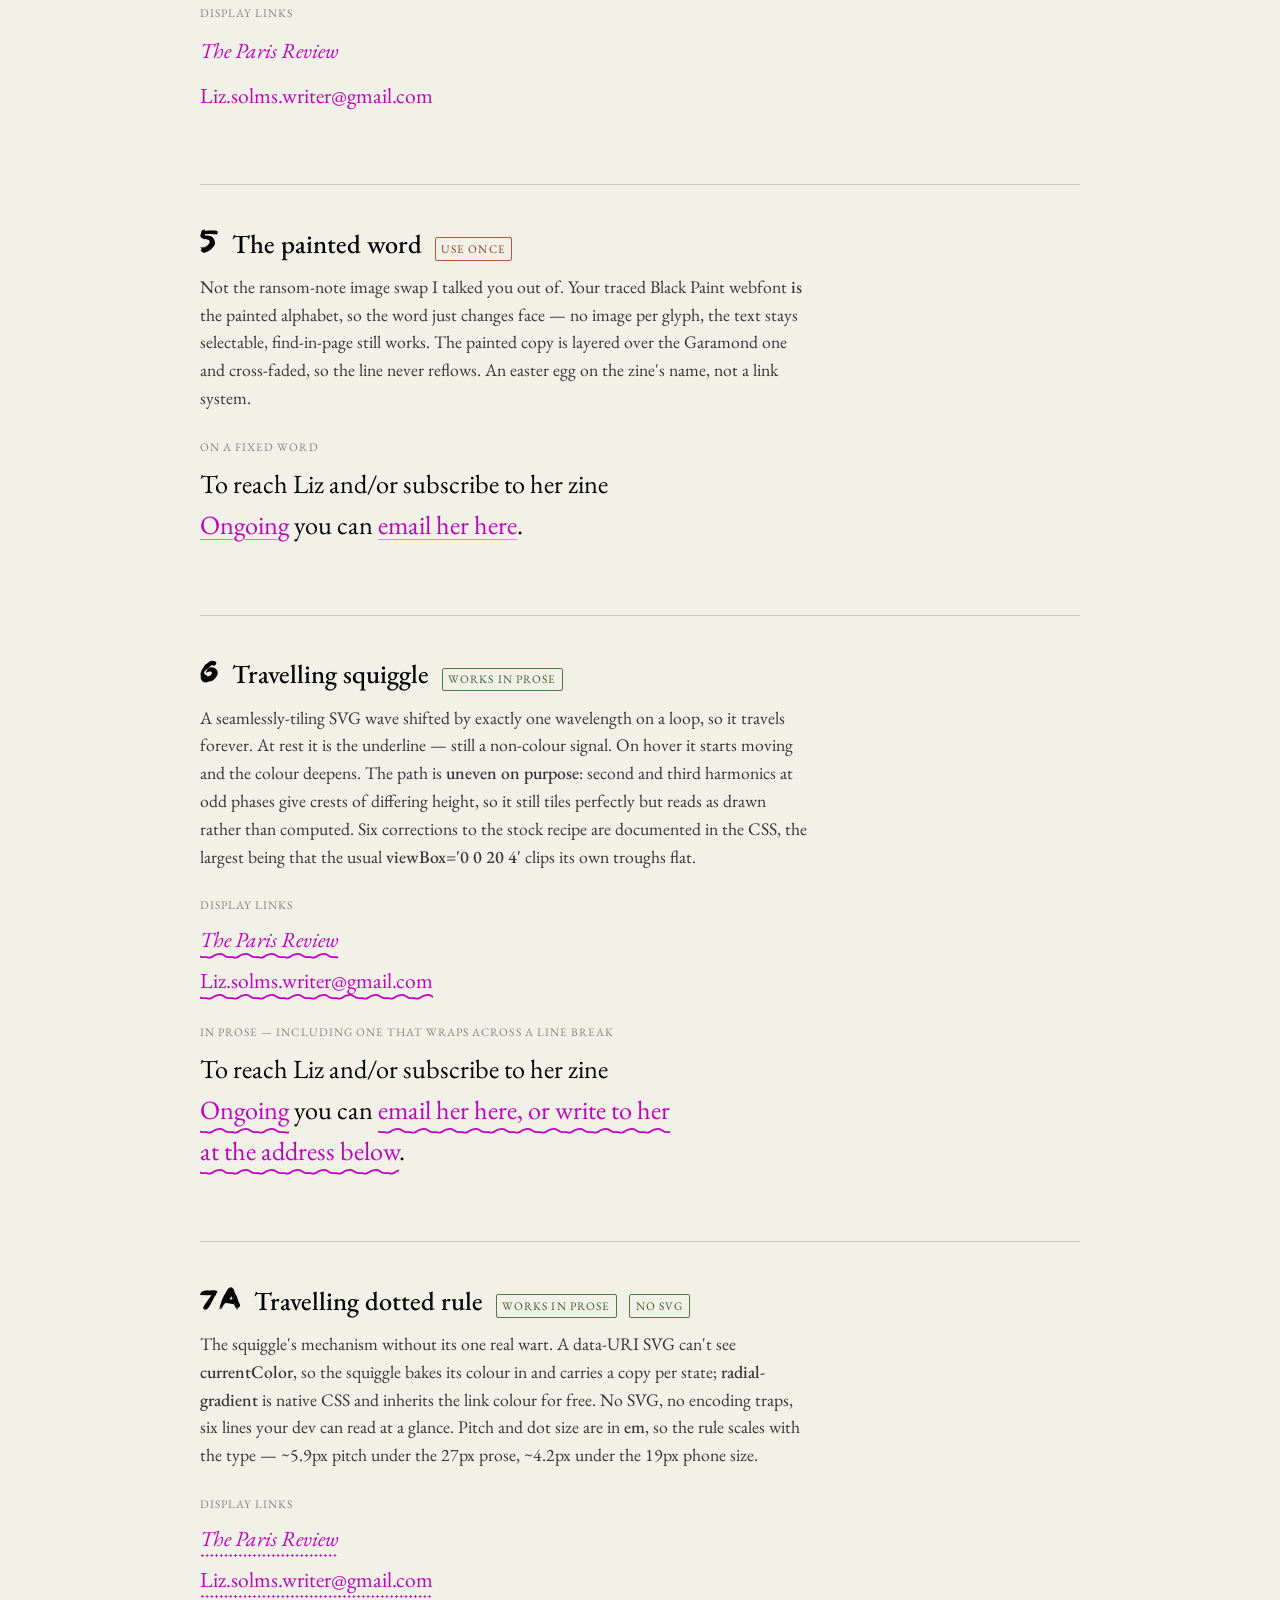
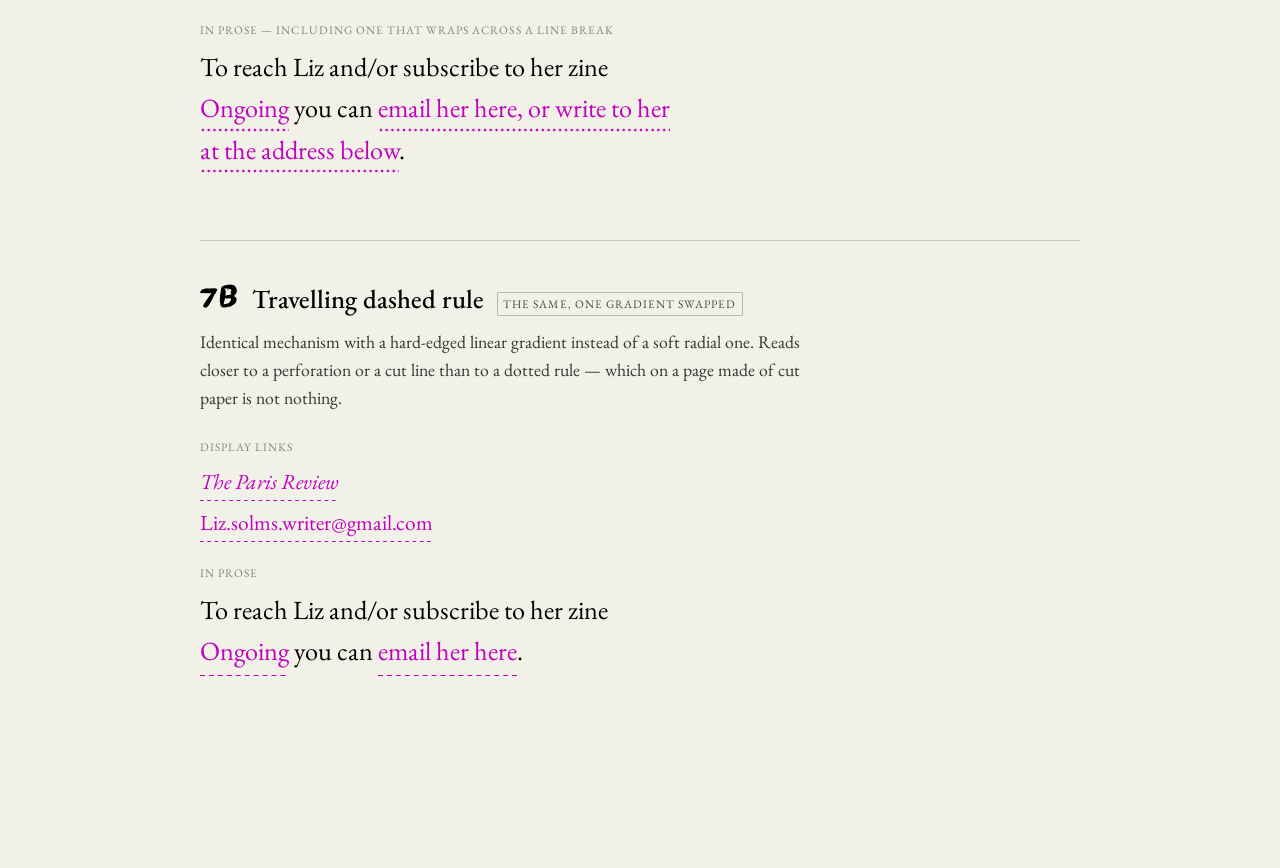
==== commit 9a6e263b: "Add hover options 7a/7b: travelling dotted and dashed rules The squiggle's mechanism without its one" ====
--- a/demo/hover-states.html
+++ b/demo/hover-states.html
@@ -329,6 +329,100 @@
 }
 
 
+/* ---------- 7. TRAVELLING DOTTED RULE ----------
+   Same idea as the squiggle, minus its one real wart. A repeating
+   background shifted by exactly one period on a loop; matching the
+   shift to `background-size` is what makes the cycle invisible.
+
+   WHY THIS IS THE BETTER ENGINEERING. The squiggle needs an SVG,
+   which means a data URI, and a data URI cannot see `currentColor` —
+   so the stroke colour is baked in and every state carries its own
+   570-byte copy. `radial-gradient` is a native CSS image and DOES
+   take `currentColor`. No SVG, no data URI, no encoding traps, no
+   second copy: the rule inherits the link colour, and the whole
+   effect is six lines your dev can read at a glance.
+
+   EVERYTHING IS IN em, so the rule scales with the type it sits
+   under. At the 27px prose size the pitch lands at ~5.9px with a
+   ~2.2px dot; at the 19px phone size it tightens to ~4.2px and
+   ~1.5px, which is what a hairline rule should do rather than
+   sitting at a fixed weight while the type shrinks around it.
+
+   THE PITCH IS A TOKEN because the keyframe MUST travel exactly one
+   period or the loop visibly stutters at the seam. One variable, used
+   twice, so the two can never drift apart. This is the whole trick
+   and it is the only thing to be careful about.
+
+   SPEED. 700ms per period, about 8px/s. Slower than it sounds like it
+   needs to be, deliberately: a regular pattern travelling too fast
+   strobes — the eye reads it as juddering or briefly running
+   backwards, the wagon-wheel effect. At this rate it reads as a
+   current.
+
+   Everything else is carried over from 6: paused at rest rather than
+   declared inside :hover (so leaving freezes the dots where they are
+   instead of snapping to phase zero), box-decoration-break so a
+   wrapped link gets a complete rule on each line, hover gated on a
+   real pointer, and reduced motion keeps the rule and drops the
+   travel.
+
+   ONE CONVENTION TO KNOW: browsers render <abbr title> with a dotted
+   underline, so a dotted rule can read as "definition" rather than
+   "link". There are no <abbr> elements on this page, and magenta plus
+   motion settles it — but do not introduce one later. */
+.hv--dotted {
+  --dot-pitch: 0.22em;
+  text-decoration: none;
+  background-image: radial-gradient(circle, currentColor 0.04em, transparent 0.062em);
+  background-repeat: repeat-x;
+  background-position: 0 100%;
+  background-size: var(--dot-pitch) var(--dot-pitch);
+  padding-bottom: 0.28em;
+  -webkit-box-decoration-break: clone;
+          box-decoration-break: clone;
+  animation: dots-travel 700ms linear infinite;
+  animation-play-state: paused;
+  transition: color 220ms linear;
+}
+@keyframes dots-travel {
+  from { background-position: 0 100%; }
+  to   { background-position: var(--dot-pitch) 100%; }
+}
+@media (hover: hover) {
+  .hv--dotted:hover { color: var(--c-link-hover); animation-play-state: running; }
+}
+
+/* The dashed sibling. Identical mechanism, one gradient swapped — a
+   hard-edged linear-gradient instead of a soft radial one. Reads
+   closer to a perforation or a cut line than to a dotted rule, which
+   on a page made of cut paper is not nothing. */
+.hv--dashed {
+  --dash-pitch: 0.34em;
+  text-decoration: none;
+  background-image: linear-gradient(90deg, currentColor 0.17em, transparent 0.17em);
+  background-repeat: repeat-x;
+  background-position: 0 100%;
+  background-size: var(--dash-pitch) 0.065em;
+  padding-bottom: 0.30em;
+  -webkit-box-decoration-break: clone;
+          box-decoration-break: clone;
+  animation: dashes-travel 760ms linear infinite;
+  animation-play-state: paused;
+  transition: color 220ms linear;
+}
+@keyframes dashes-travel {
+  from { background-position: 0 100%; }
+  to   { background-position: var(--dash-pitch) 100%; }
+}
+@media (hover: hover) {
+  .hv--dashed:hover { color: var(--c-link-hover); animation-play-state: running; }
+}
+
+@media (prefers-reduced-motion: reduce) {
+  .hv--dotted, .hv--dashed { animation: none; }
+}
+
+
 /* ============================================================
    REDUCED MOTION — the state still changes, the travel does not.
    A hover that vanishes entirely is worse than one that snaps.
@@ -343,7 +437,7 @@
 
   <div class="lede">
     <h1>Hover states</h1>
-    <p>Seven directions on the real type, at the real sizes, in the real colours.
+    <p>Nine directions on the real type, at the real sizes, in the real colours.
        Hover each one. Tab through them too — the focus ring is the same on all six.</p>
     <p>Each is a single class with no per-link markup, so any of them can be
        dropped onto <code>a</code> and survive CMS text of any length.</p>
@@ -558,6 +652,61 @@
     </div>
   </section>
 
+<!-- ===================================================== 7 -->
+  <section class="card">
+    <div class="card__head">
+      <span class="card__num">7a</span>
+      <span class="card__name">Travelling dotted rule</span>
+      <span class="tag tag--good">works in prose</span>
+      <span class="tag tag--good">no SVG</span>
+    </div>
+    <p class="card__why">The squiggle's mechanism without its one real wart. A data-URI SVG
+      can't see <b>currentColor</b>, so the squiggle bakes its colour in and carries a copy per
+      state; <b>radial-gradient</b> is native CSS and inherits the link colour for free. No SVG,
+      no encoding traps, six lines your dev can read at a glance. Pitch and dot size are in
+      <b>em</b>, so the rule scales with the type — ~5.9px pitch under the 27px prose, ~4.2px
+      under the 19px phone size.</p>
+
+    <div class="specimen">
+      <div class="specimen__label">Display links</div>
+      <div class="display-links"><ul>
+        <li><a class="hv hv--dotted" href="#"><em>The Paris Review</em></a></li>
+        <li><a class="hv hv--dotted" href="#">Liz.solms.writer@gmail.com</a></li>
+      </ul></div>
+    </div>
+    <div class="specimen">
+      <div class="specimen__label">In prose — including one that wraps across a line break</div>
+      <p class="prose-spec">To reach Liz and/or subscribe to her zine
+        <a class="hv hv--dotted" href="#">Ongoing</a> you can
+        <a class="hv hv--dotted" href="#">email her here, or write to her at the address below</a>.</p>
+    </div>
+  </section>
+
+  <section class="card">
+    <div class="card__head">
+      <span class="card__num">7b</span>
+      <span class="card__name">Travelling dashed rule</span>
+      <span class="tag">the same, one gradient swapped</span>
+    </div>
+    <p class="card__why">Identical mechanism with a hard-edged linear gradient instead of a soft
+      radial one. Reads closer to a perforation or a cut line than to a dotted rule — which on a
+      page made of cut paper is not nothing.</p>
+
+    <div class="specimen">
+      <div class="specimen__label">Display links</div>
+      <div class="display-links"><ul>
+        <li><a class="hv hv--dashed" href="#"><em>The Paris Review</em></a></li>
+        <li><a class="hv hv--dashed" href="#">Liz.solms.writer@gmail.com</a></li>
+      </ul></div>
+    </div>
+    <div class="specimen">
+      <div class="specimen__label">In prose</div>
+      <p class="prose-spec">To reach Liz and/or subscribe to her zine
+        <a class="hv hv--dashed" href="#">Ongoing</a> you can
+        <a class="hv hv--dashed" href="#">email her here</a>.</p>
+    </div>
+  </section>
+
 </div>
 </body>
 </html>
